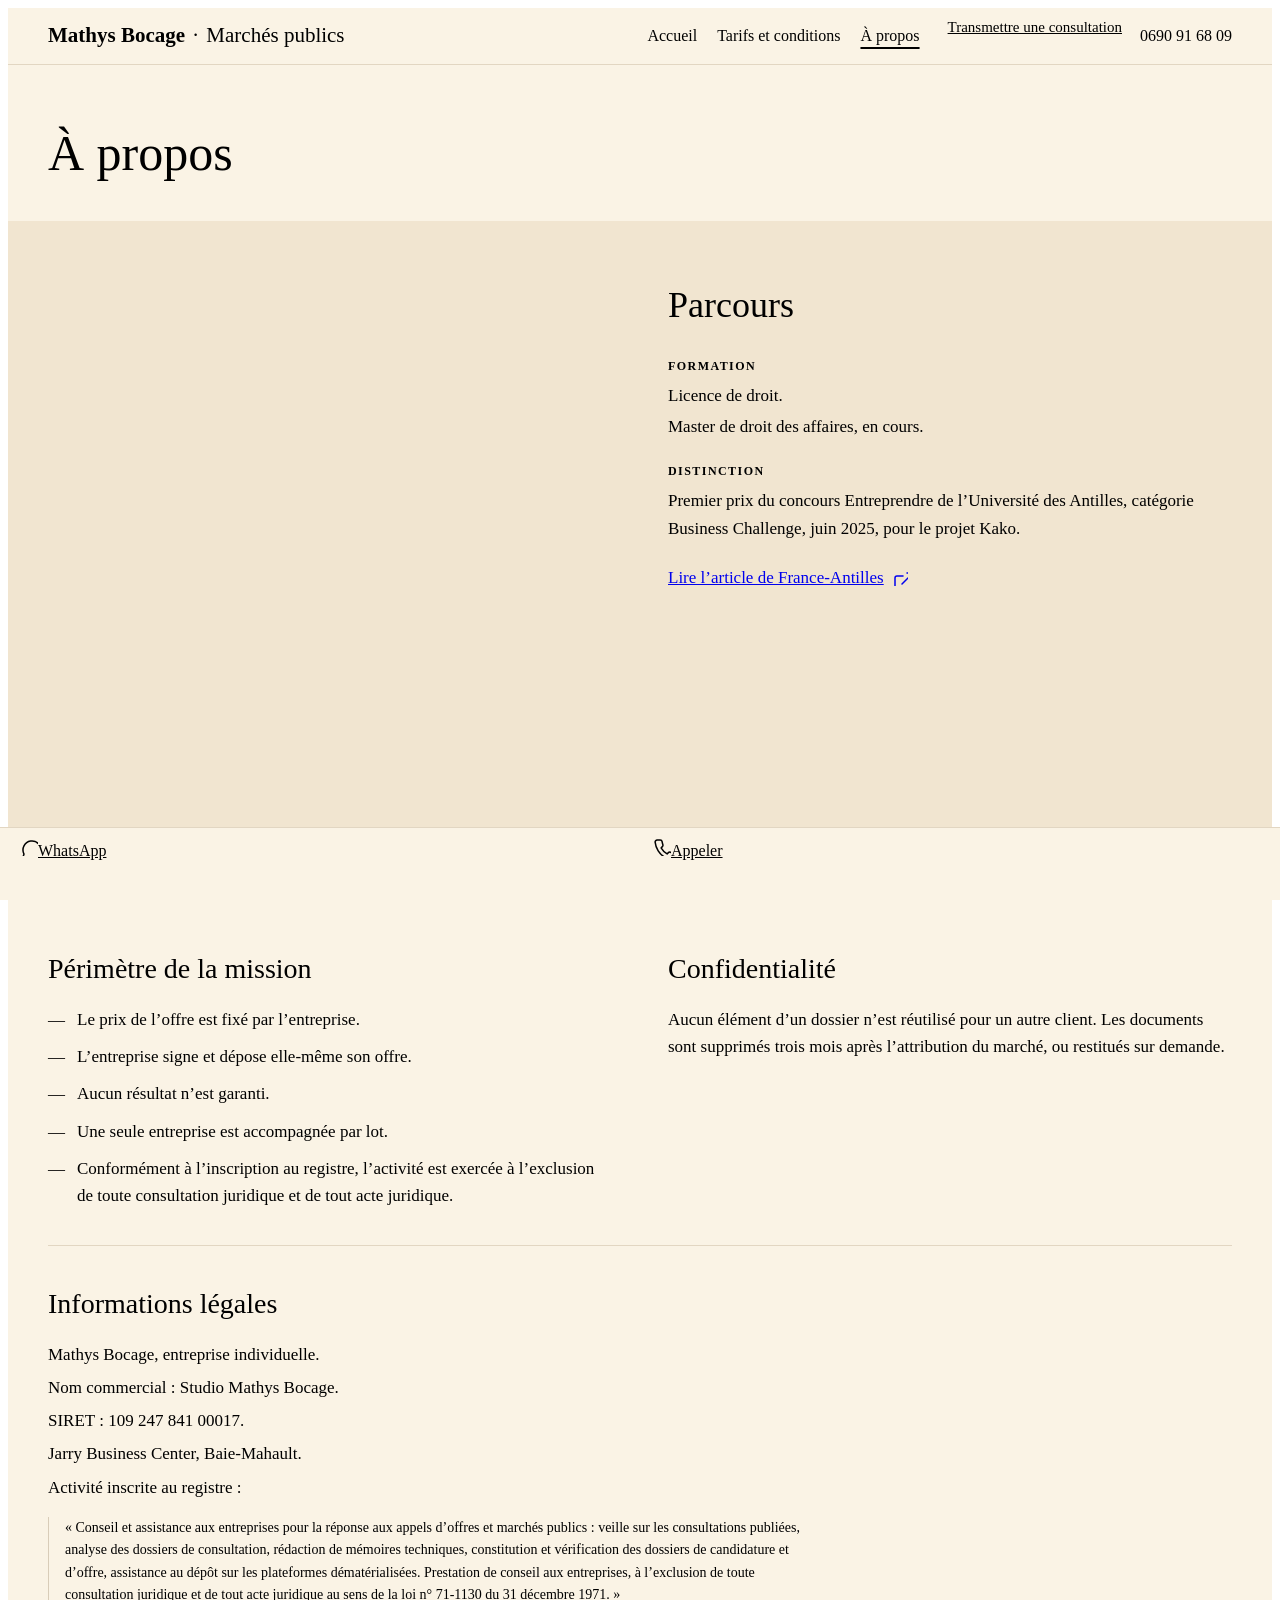
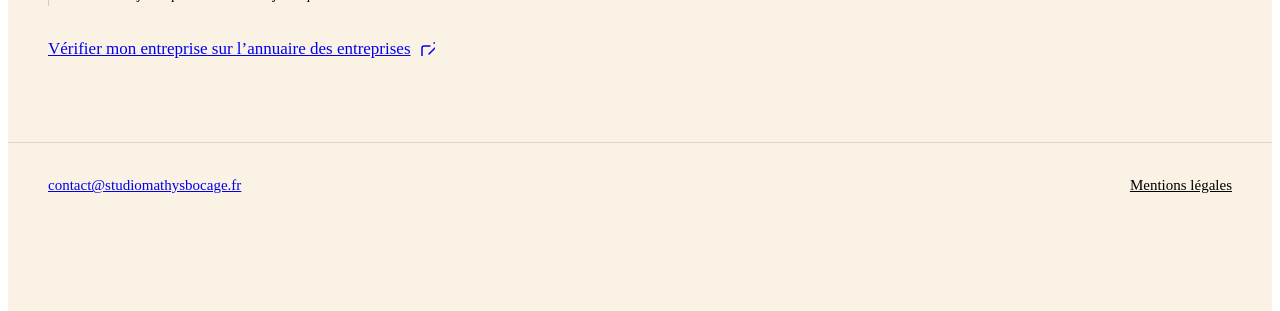
==== public/a-propos/index.html @ 85b5d250 "Le site des marchés publics, cinq pages statiques Reconstruit à partir de l'export Claude Design, qu" ====
<!DOCTYPE html>
<html lang="fr">
<head>
  <meta charset="utf-8">
  <meta name="viewport" content="width=device-width, initial-scale=1">
  <title>À propos · Mathys Bocage</title>
  <meta name="description" content="Mathys Bocage, entreprise individuelle à Baie-Mahault. Licence de droit, premier prix du concours Entreprendre de l’Université des Antilles 2025. Périmètre de la mission et confidentialité.">
  <link rel="canonical" href="https://marches-publics.studiomathysbocage.fr/a-propos/">
  <meta property="og:type" content="website">
  <meta property="og:site_name" content="Mathys Bocage · Marchés publics">
  <meta property="og:locale" content="fr_FR">
  <meta property="og:url" content="https://marches-publics.studiomathysbocage.fr/a-propos/">
  <meta property="og:title" content="À propos · Mathys Bocage">
  <meta property="og:description" content="Mathys Bocage, entreprise individuelle à Baie-Mahault. Licence de droit, premier prix du concours Entreprendre de l’Université des Antilles 2025. Périmètre de la mission et confidentialité.">
  <meta property="og:image" content="https://marches-publics.studiomathysbocage.fr/assets/img/apercu-lien.jpg">
  <meta property="og:image:width" content="1200">
  <meta property="og:image:height" content="630">
  <meta property="og:image:alt" content="Mathys Bocage, assistance à la réponse aux marchés publics en Guadeloupe">
  <meta name="twitter:card" content="summary_large_image">
  <meta name="twitter:title" content="À propos · Mathys Bocage">
  <meta name="twitter:description" content="Mathys Bocage, entreprise individuelle à Baie-Mahault. Licence de droit, premier prix du concours Entreprendre de l’Université des Antilles 2025. Périmètre de la mission et confidentialité.">
  <meta name="twitter:image" content="https://marches-publics.studiomathysbocage.fr/assets/img/apercu-lien.jpg">
  <meta name="theme-color" content="#f3f2f2">
  <link rel="icon" href="/favicon.svg" type="image/svg+xml">
  <link rel="apple-touch-icon" href="/apple-touch-icon.png">
  <link rel="stylesheet" href="/assets/site.css">
</head>
<body>

<div style="min-height:100vh;display:flex;flex-direction:column;background:oklch(0.965 0.02 82);color:var(--color-text);font-size:17px;line-height:1.6;font-variant-numeric:lining-nums">

  <header style="position:sticky;top:0;z-index:5;border-bottom:1px solid oklch(0.88 0.03 80);background:oklch(0.965 0.02 82)">
    <div style="max-width:1200px;margin:0 auto;padding:6px clamp(18px,4vw,40px);display:flex;flex-wrap:wrap;align-items:center;justify-content:space-between;gap:0 28px">
      <a href="/" style="font-family:var(--font-heading);font-size:21px;color:var(--color-text);text-decoration:none;min-height:44px;display:flex;align-items:center;gap:8px"><span style="font-weight:600">Mathys Bocage</span><span style="color:var(--color-accent-700)">·</span><span>Marchés publics</span></a>
      <div style="display:flex;flex-wrap:wrap;align-items:center;gap:0 28px">
        <nav style="display:flex;flex-wrap:wrap;gap:0 20px;font-size:16px">
          <a href="/" style="min-height:44px;display:flex;align-items:center;color:var(--color-text);text-underline-offset:6px;text-decoration-color:var(--color-accent);text-decoration-thickness:2px;text-decoration-line:none">Accueil</a>
          <a href="/tarifs/" style="min-height:44px;display:flex;align-items:center;color:var(--color-text);text-underline-offset:6px;text-decoration-color:var(--color-accent);text-decoration-thickness:2px;text-decoration-line:none">Tarifs et conditions</a>
          <a href="/a-propos/" aria-current="page" style="min-height:44px;display:flex;align-items:center;color:var(--color-text);text-underline-offset:6px;text-decoration-color:var(--color-accent);text-decoration-thickness:2px;text-decoration-line:underline">À propos</a>
        </nav>
        
          <div style="display:flex;align-items:center;gap:18px" class="sur-grand-ecran aff-flex">
            <a class="btn btn-primary" href="https://wa.me/590690916809" target="_blank" rel="noopener" style="min-height:42px;font-size:15px;color:var(--color-accent-700);transition:transform .12s ease" style-active="transform:scale(0.97)">Transmettre une consultation</a>
            <a href="tel:+590690916809" style="font-size:16px;color:var(--color-text);text-decoration:none;white-space:nowrap;font-variant-numeric:lining-nums tabular-nums">0690&nbsp;91&nbsp;68&nbsp;09</a>
          </div>
        
      </div>
    </div>
  </header>

  <main style="flex:1;width:100%">

    

    

    
      <section data-screen-label="À propos">
        <div style="max-width:1200px;margin:0 auto;padding:clamp(28px,4vw,48px) clamp(18px,4vw,40px) 28px">
          <h1 style="font-size:clamp(34px,4.4vw,50px);font-weight:400;margin:0">À propos</h1>
        </div>
        <div style="background:oklch(0.925 0.03 80)">
          <div style="max-width:1200px;margin:0 auto;padding:clamp(36px,5vw,56px) clamp(18px,4vw,40px);display:grid;grid-template-columns:repeat(auto-fit,minmax(min(100%,320px),1fr));gap:28px 56px;align-items:start">
            <figure style="margin:0;max-width:440px">
              <div class="plate" style="aspect-ratio:4/5;width:100%"><img src="/assets/img/mathys-bocage-trophee-500.jpg" srcset="/assets/img/mathys-bocage-trophee-500.jpg 500w, /assets/img/mathys-bocage-trophee-1000.jpg 1000w" sizes="(max-width: 900px) 100vw, 1000px" alt="Mathys Bocage tenant le trophée du concours Entreprendre" width="1000" height="1250" loading="lazy" decoding="async" style="width:100%;height:100%;object-fit:cover;"></div>
              </figure>
            <div style="max-width:560px">
              <h2 style="font-size:clamp(28px,3.2vw,36px);font-weight:400;margin:0 0 22px">Parcours</h2>
              <h3 style="font-family:var(--font-body);font-size:12px;letter-spacing:0.12em;text-transform:uppercase;font-weight:600;color:var(--color-accent-800);margin:0 0 6px">Formation</h3>
              <div style="display:flex;flex-direction:column;gap:4px;margin-bottom:22px"><span>Licence de droit.</span><span>Master de droit des affaires, en cours.</span></div>
              <h3 style="font-family:var(--font-body);font-size:12px;letter-spacing:0.12em;text-transform:uppercase;font-weight:600;color:var(--color-accent-800);margin:0 0 6px">Distinction</h3>
              <p style="margin:0 0 14px;text-wrap:pretty">Premier prix du concours Entreprendre de l’Université des Antilles, catégorie Business Challenge, juin&nbsp;2025, pour le projet Kako.</p>
              <a href="https://www.guadeloupe.franceantilles.fr/actualite/economie/kako-e-fle-deux-visions-du-made-in-guadeloupe-1043382.php" target="_blank" rel="noopener" style="display:inline-flex;align-items:center;gap:8px;min-height:44px">Lire l’article de France-Antilles<svg width="16" height="16" sc-camel-view-box="0 0 24 24" fill="none" stroke="currentColor" stroke-width="1.5" stroke-linecap="round" stroke-linejoin="round" style="flex:none"><path d="M15 3h6v6"></path><path d="M10 14 21 3"></path><path d="M18 13v6a2 2 0 0 1-2 2H5a2 2 0 0 1-2-2V8a2 2 0 0 1 2-2h6"></path></svg></a>
            </div>
          </div>
        </div>
        <div style="max-width:1200px;margin:0 auto;padding:clamp(36px,5vw,56px) clamp(18px,4vw,40px) clamp(44px,6vw,72px)">
          <div style="display:grid;grid-template-columns:repeat(auto-fit,minmax(min(100%,380px),1fr));gap:32px 56px;padding-bottom:36px;border-bottom:1px solid oklch(0.88 0.03 80)">
            <div data-reveal="" style="max-width:560px">
              <h2 style="font-size:28px;font-weight:400;margin:0 0 14px">Périmètre de la mission</h2>
              <ul style="list-style:none;margin:0;padding:0;display:flex;flex-direction:column;gap:10px">
                <li style="display:flex;gap:12px"><span style="color:var(--color-accent-700)">—</span><span>Le prix de l’offre est fixé par l’entreprise.</span></li>
                <li style="display:flex;gap:12px"><span style="color:var(--color-accent-700)">—</span><span>L’entreprise signe et dépose elle-même son offre.</span></li>
                <li style="display:flex;gap:12px"><span style="color:var(--color-accent-700)">—</span><span>Aucun résultat n’est garanti.</span></li>
                <li style="display:flex;gap:12px"><span style="color:var(--color-accent-700)">—</span><span>Une seule entreprise est accompagnée par lot.</span></li>
                <li style="display:flex;gap:12px"><span style="color:var(--color-accent-700)">—</span><span>Conformément à l’inscription au registre, l’activité est exercée à l’exclusion de toute consultation juridique et de tout acte juridique.</span></li>
              </ul>
            </div>
            <div data-reveal="" style="max-width:560px">
              <h2 style="font-size:28px;font-weight:400;margin:0 0 14px">Confidentialité</h2>
              <p style="margin:0;text-wrap:pretty">Aucun élément d’un dossier n’est réutilisé pour un autre client. Les documents sont supprimés trois mois après l’attribution du marché, ou restitués sur demande.</p>
            </div>
          </div>
          <div data-reveal="" style="padding-top:36px;max-width:760px">
            <h2 style="font-size:28px;font-weight:400;margin:0 0 14px">Informations légales</h2>
            <div style="display:flex;flex-direction:column;gap:6px;margin-bottom:16px">
              <span>Mathys Bocage, entreprise individuelle.</span>
              <span>Nom commercial&nbsp;: Studio Mathys Bocage.</span>
              <span>SIRET&nbsp;: 109&nbsp;247&nbsp;841&nbsp;00017.</span>
              <span>Jarry Business Center, Baie-Mahault.</span>
              <span>Activité inscrite au registre&nbsp;:</span>
            </div>
            <p style="margin:0 0 20px;padding-left:16px;border-left:1px solid oklch(0.85 0.03 80);font-size:14px;line-height:1.6;color:var(--color-neutral-800);text-wrap:pretty">«&nbsp;Conseil et assistance aux entreprises pour la réponse aux appels d’offres et marchés publics&nbsp;: veille sur les consultations publiées, analyse des dossiers de consultation, rédaction de mémoires techniques, constitution et vérification des dossiers de candidature et d’offre, assistance au dépôt sur les plateformes dématérialisées. Prestation de conseil aux entreprises, à l’exclusion de toute consultation juridique et de tout acte juridique au sens de la loi n°&nbsp;71-1130 du 31&nbsp;décembre 1971.&nbsp;»</p>
            <a href="https://annuaire-entreprises.data.gouv.fr/entreprise/109247841" target="_blank" rel="noopener" style="display:inline-flex;align-items:center;gap:8px;min-height:44px">Vérifier mon entreprise sur l’annuaire des entreprises<svg width="16" height="16" sc-camel-view-box="0 0 24 24" fill="none" stroke="currentColor" stroke-width="1.5" stroke-linecap="round" stroke-linejoin="round" style="flex:none"><path d="M15 3h6v6"></path><path d="M10 14 21 3"></path><path d="M18 13v6a2 2 0 0 1-2 2H5a2 2 0 0 1-2-2V8a2 2 0 0 1 2-2h6"></path></svg></a>
          </div>
        </div>
      </section>
    

    

    
  </main>

  <footer style="border-top:1px solid oklch(0.88 0.03 80);padding:20px clamp(18px,4vw,40px);font-size:15px">
    <div style="max-width:1200px;margin:0 auto;display:flex;flex-wrap:wrap;justify-content:space-between;gap:4px 20px">
      <a href="mailto:contact@studiomathysbocage.fr" style="min-height:44px;display:flex;align-items:center">contact@studiomathysbocage.fr</a>
      <a href="/mentions-legales/" style="min-height:44px;display:flex;align-items:center;color:var(--color-neutral-800)">Mentions légales</a>
    </div>
  </footer>

  
    <div style="height:84px" class="sur-petit-ecran"></div>
    <div style="position:fixed;left:0;right:0;bottom:0;z-index:10;background:oklch(0.965 0.02 82);border-top:1px solid oklch(0.88 0.03 80);padding:10px 12px calc(10px + env(safe-area-inset-bottom))" class="sur-petit-ecran">
      <div style="display:grid;grid-template-columns:1fr 1fr;gap:10px">
        <a class="btn btn-primary" href="https://wa.me/590690916809" target="_blank" rel="noopener" style="min-height:52px;font-size:16px;gap:8px;padding:0 8px;color:var(--color-accent-700);background:oklch(0.965 0.02 82);transition:transform .12s ease" style-active="transform:scale(0.96)"><svg width="18" height="18" sc-camel-view-box="0 0 24 24" fill="none" stroke="currentColor" stroke-width="1.5" stroke-linecap="round" stroke-linejoin="round" style="flex:none"><path d="M7.9 20A9 9 0 1 0 4 16.1L2 22Z"></path></svg>WhatsApp</a>
        <a class="btn btn-primary" href="tel:+590690916809" style="min-height:52px;font-size:16px;gap:8px;padding:0 8px;color:var(--color-accent-700);background:oklch(0.965 0.02 82);transition:transform .12s ease" style-active="transform:scale(0.96)"><svg width="18" height="18" sc-camel-view-box="0 0 24 24" fill="none" stroke="currentColor" stroke-width="1.5" stroke-linecap="round" stroke-linejoin="round" style="flex:none"><path d="M22 16.92v3a2 2 0 0 1-2.18 2 19.79 19.79 0 0 1-8.63-3.07 19.5 19.5 0 0 1-6-6 19.79 19.79 0 0 1-3.07-8.67A2 2 0 0 1 4.11 2h3a2 2 0 0 1 2 1.72c.13.96.36 1.9.7 2.81a2 2 0 0 1-.45 2.11L8.09 9.91a16 16 0 0 0 6 6l1.27-1.27a2 2 0 0 1 2.11-.45c.91.34 1.85.57 2.81.7A2 2 0 0 1 22 16.92Z"></path></svg>Appeler</a>
      </div>
    </div>
  
</div>

<script src="/assets/site.js" defer></script>
</body>
</html>
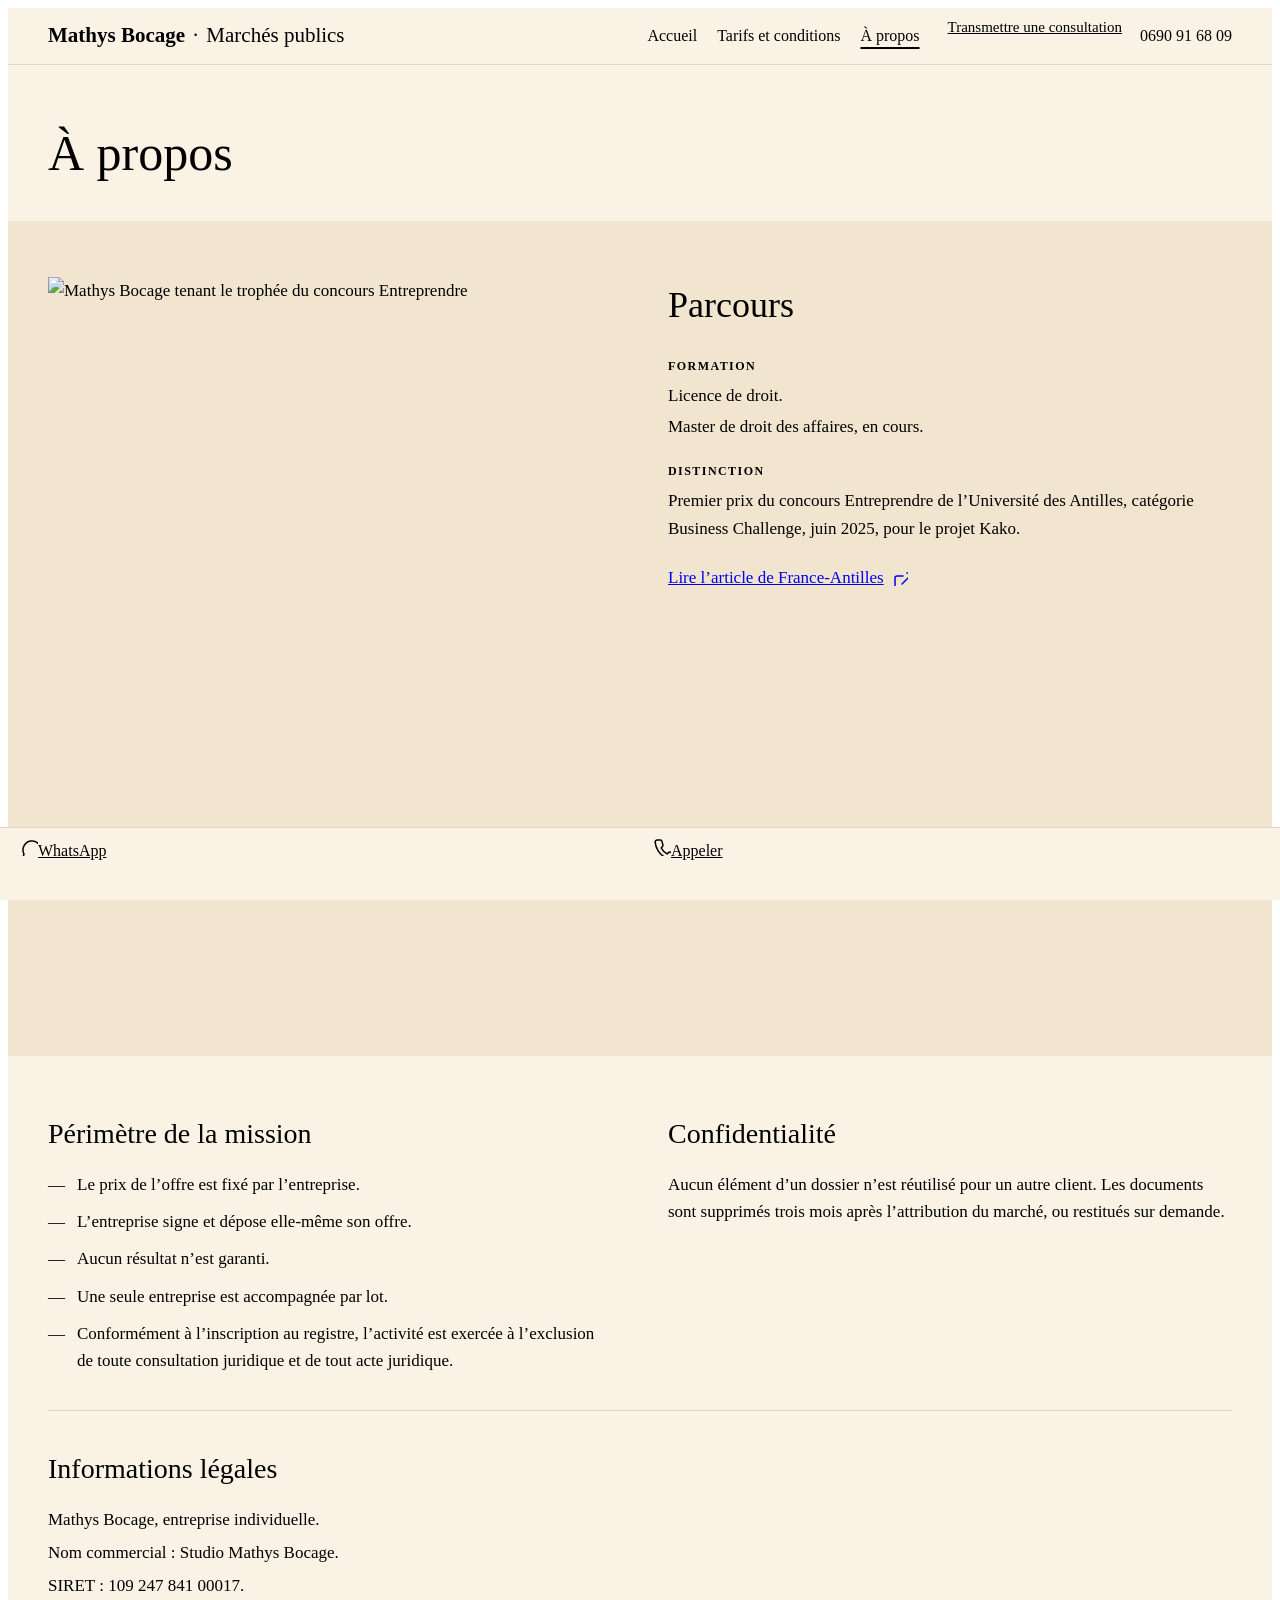
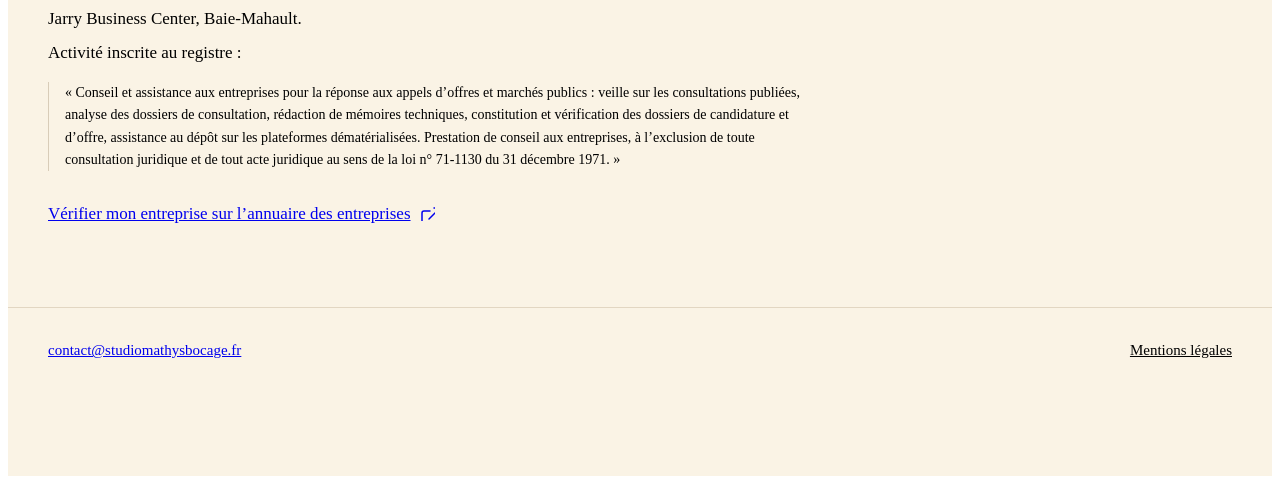
==== commit da7ce649: "La photo du trophée n'est plus recadrée Le cadre 4/5 du gabarit coupait le haut du crâne et le bas d" ====
--- a/public/a-propos/index.html
+++ b/public/a-propos/index.html
@@ -62,7 +62,7 @@
         <div style="background:oklch(0.925 0.03 80)">
           <div style="max-width:1200px;margin:0 auto;padding:clamp(36px,5vw,56px) clamp(18px,4vw,40px);display:grid;grid-template-columns:repeat(auto-fit,minmax(min(100%,320px),1fr));gap:28px 56px;align-items:start">
             <figure style="margin:0;max-width:440px">
-              <div class="plate" style="aspect-ratio:4/5;width:100%"><img src="/assets/img/mathys-bocage-trophee-500.jpg" srcset="/assets/img/mathys-bocage-trophee-500.jpg 500w, /assets/img/mathys-bocage-trophee-1000.jpg 1000w" sizes="(max-width: 900px) 100vw, 1000px" alt="Mathys Bocage tenant le trophée du concours Entreprendre" width="1000" height="1250" loading="lazy" decoding="async" style="width:100%;height:100%;object-fit:cover;"></div>
+              <div class="plate" style="aspect-ratio:1400/2301;width:100%"><img src="/assets/img/mathys-bocage-trophee-440.jpg" srcset="/assets/img/mathys-bocage-trophee-440.jpg 440w, /assets/img/mathys-bocage-trophee-880.jpg 880w" sizes="(max-width: 900px) 100vw, 440px" alt="Mathys Bocage tenant le trophée du concours Entreprendre" width="1400" height="2301" loading="lazy" decoding="async" style="width:100%;height:100%;object-fit:cover;"></div>
               </figure>
             <div style="max-width:560px">
               <h2 style="font-size:clamp(28px,3.2vw,36px);font-weight:400;margin:0 0 22px">Parcours</h2>
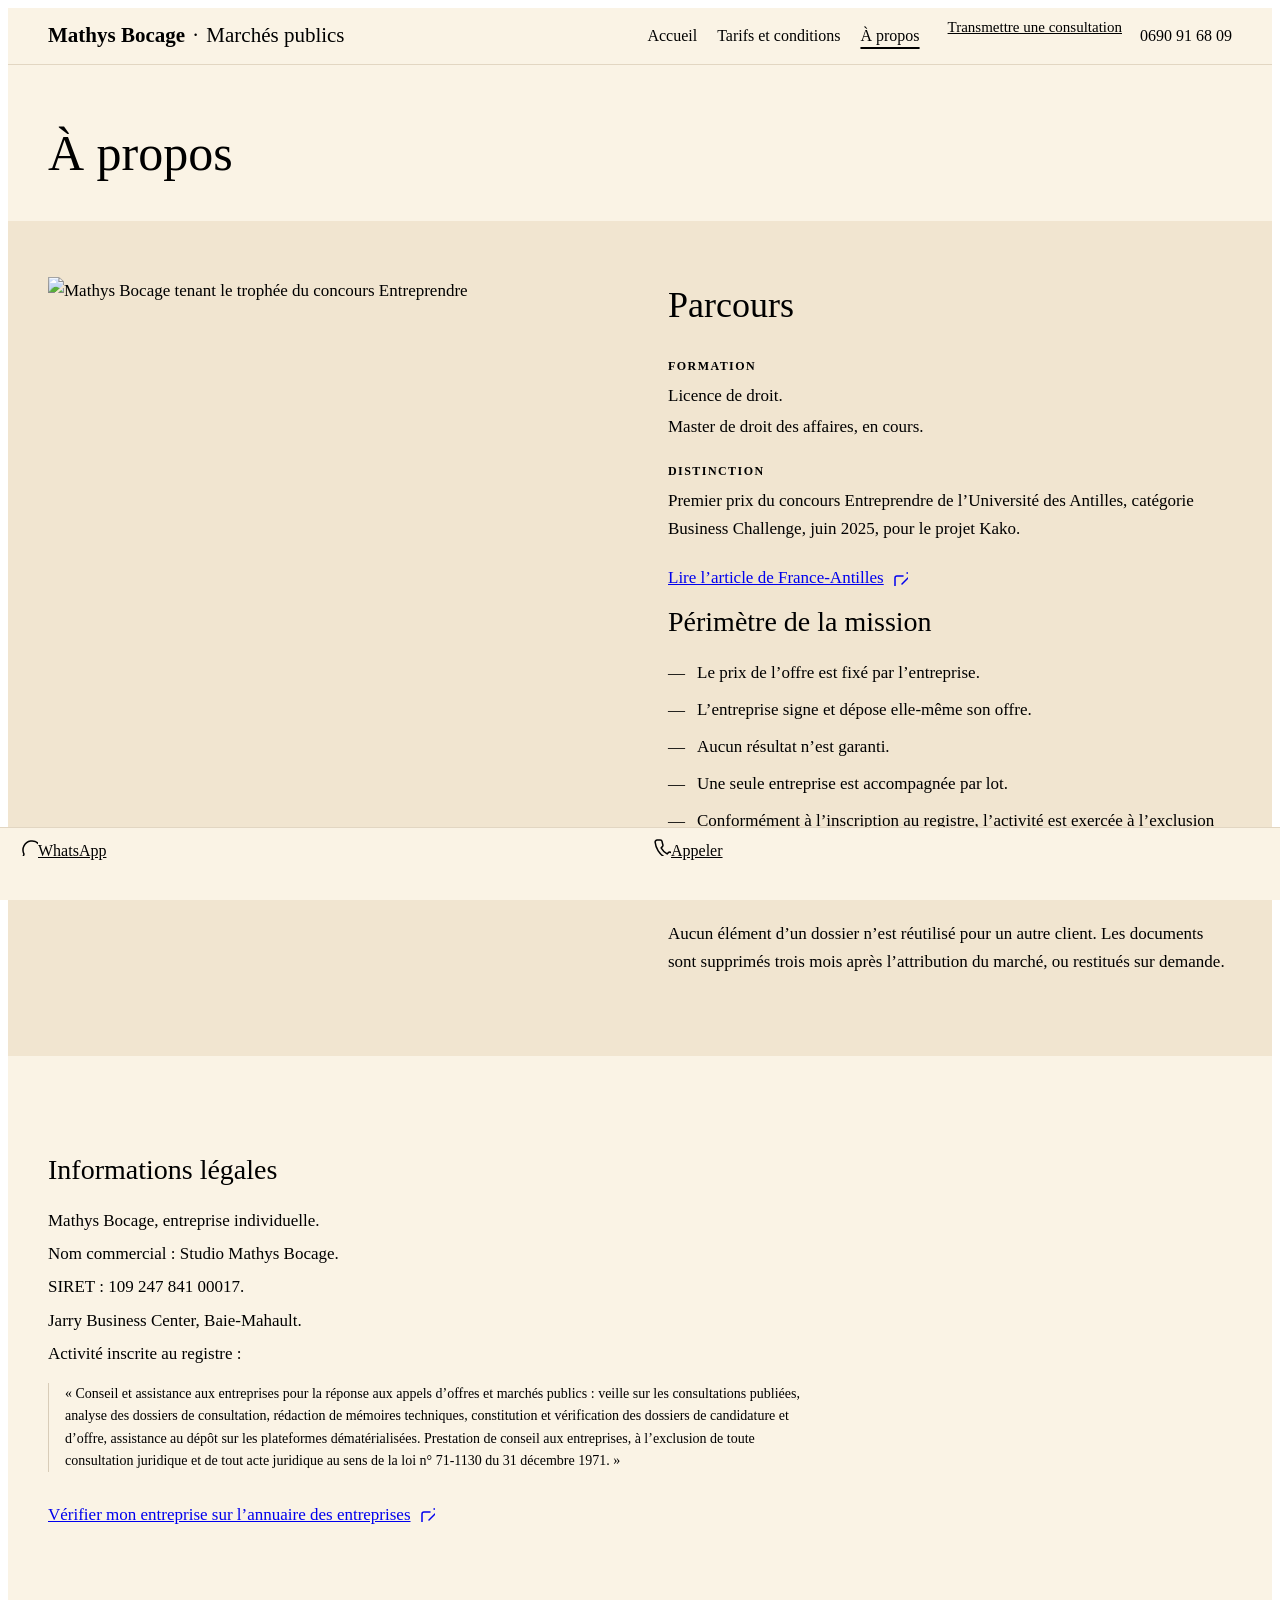
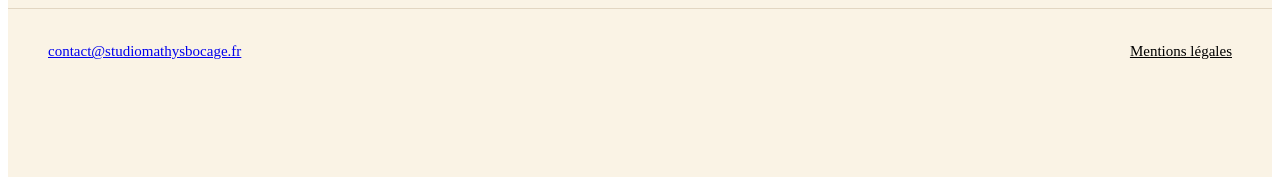
==== commit 6f314b62: "Les deux colonnes de « À propos » finissent ensemble La photo entière laissait un vide sous « Parcou" ====
--- a/public/a-propos/index.html
+++ b/public/a-propos/index.html
@@ -71,11 +71,6 @@
               <h3 style="font-family:var(--font-body);font-size:12px;letter-spacing:0.12em;text-transform:uppercase;font-weight:600;color:var(--color-accent-800);margin:0 0 6px">Distinction</h3>
               <p style="margin:0 0 14px;text-wrap:pretty">Premier prix du concours Entreprendre de l’Université des Antilles, catégorie Business Challenge, juin&nbsp;2025, pour le projet Kako.</p>
               <a href="https://www.guadeloupe.franceantilles.fr/actualite/economie/kako-e-fle-deux-visions-du-made-in-guadeloupe-1043382.php" target="_blank" rel="noopener" style="display:inline-flex;align-items:center;gap:8px;min-height:44px">Lire l’article de France-Antilles<svg width="16" height="16" sc-camel-view-box="0 0 24 24" fill="none" stroke="currentColor" stroke-width="1.5" stroke-linecap="round" stroke-linejoin="round" style="flex:none"><path d="M15 3h6v6"></path><path d="M10 14 21 3"></path><path d="M18 13v6a2 2 0 0 1-2 2H5a2 2 0 0 1-2-2V8a2 2 0 0 1 2-2h6"></path></svg></a>
-            </div>
-          </div>
-        </div>
-        <div style="max-width:1200px;margin:0 auto;padding:clamp(36px,5vw,56px) clamp(18px,4vw,40px) clamp(44px,6vw,72px)">
-          <div style="display:grid;grid-template-columns:repeat(auto-fit,minmax(min(100%,380px),1fr));gap:32px 56px;padding-bottom:36px;border-bottom:1px solid oklch(0.88 0.03 80)">
             <div data-reveal="" style="max-width:560px">
               <h2 style="font-size:28px;font-weight:400;margin:0 0 14px">Périmètre de la mission</h2>
               <ul style="list-style:none;margin:0;padding:0;display:flex;flex-direction:column;gap:10px">
@@ -85,12 +80,14 @@
                 <li style="display:flex;gap:12px"><span style="color:var(--color-accent-700)">—</span><span>Une seule entreprise est accompagnée par lot.</span></li>
                 <li style="display:flex;gap:12px"><span style="color:var(--color-accent-700)">—</span><span>Conformément à l’inscription au registre, l’activité est exercée à l’exclusion de toute consultation juridique et de tout acte juridique.</span></li>
               </ul>
-            </div>
-            <div data-reveal="" style="max-width:560px">
+            </div><div data-reveal="" style="max-width:560px">
               <h2 style="font-size:28px;font-weight:400;margin:0 0 14px">Confidentialité</h2>
               <p style="margin:0;text-wrap:pretty">Aucun élément d’un dossier n’est réutilisé pour un autre client. Les documents sont supprimés trois mois après l’attribution du marché, ou restitués sur demande.</p>
-            </div>
+            </div></div>
           </div>
+        </div>
+        <div style="max-width:1200px;margin:0 auto;padding:clamp(36px,5vw,56px) clamp(18px,4vw,40px) clamp(44px,6vw,72px)">
+          
           <div data-reveal="" style="padding-top:36px;max-width:760px">
             <h2 style="font-size:28px;font-weight:400;margin:0 0 14px">Informations légales</h2>
             <div style="display:flex;flex-direction:column;gap:6px;margin-bottom:16px">
